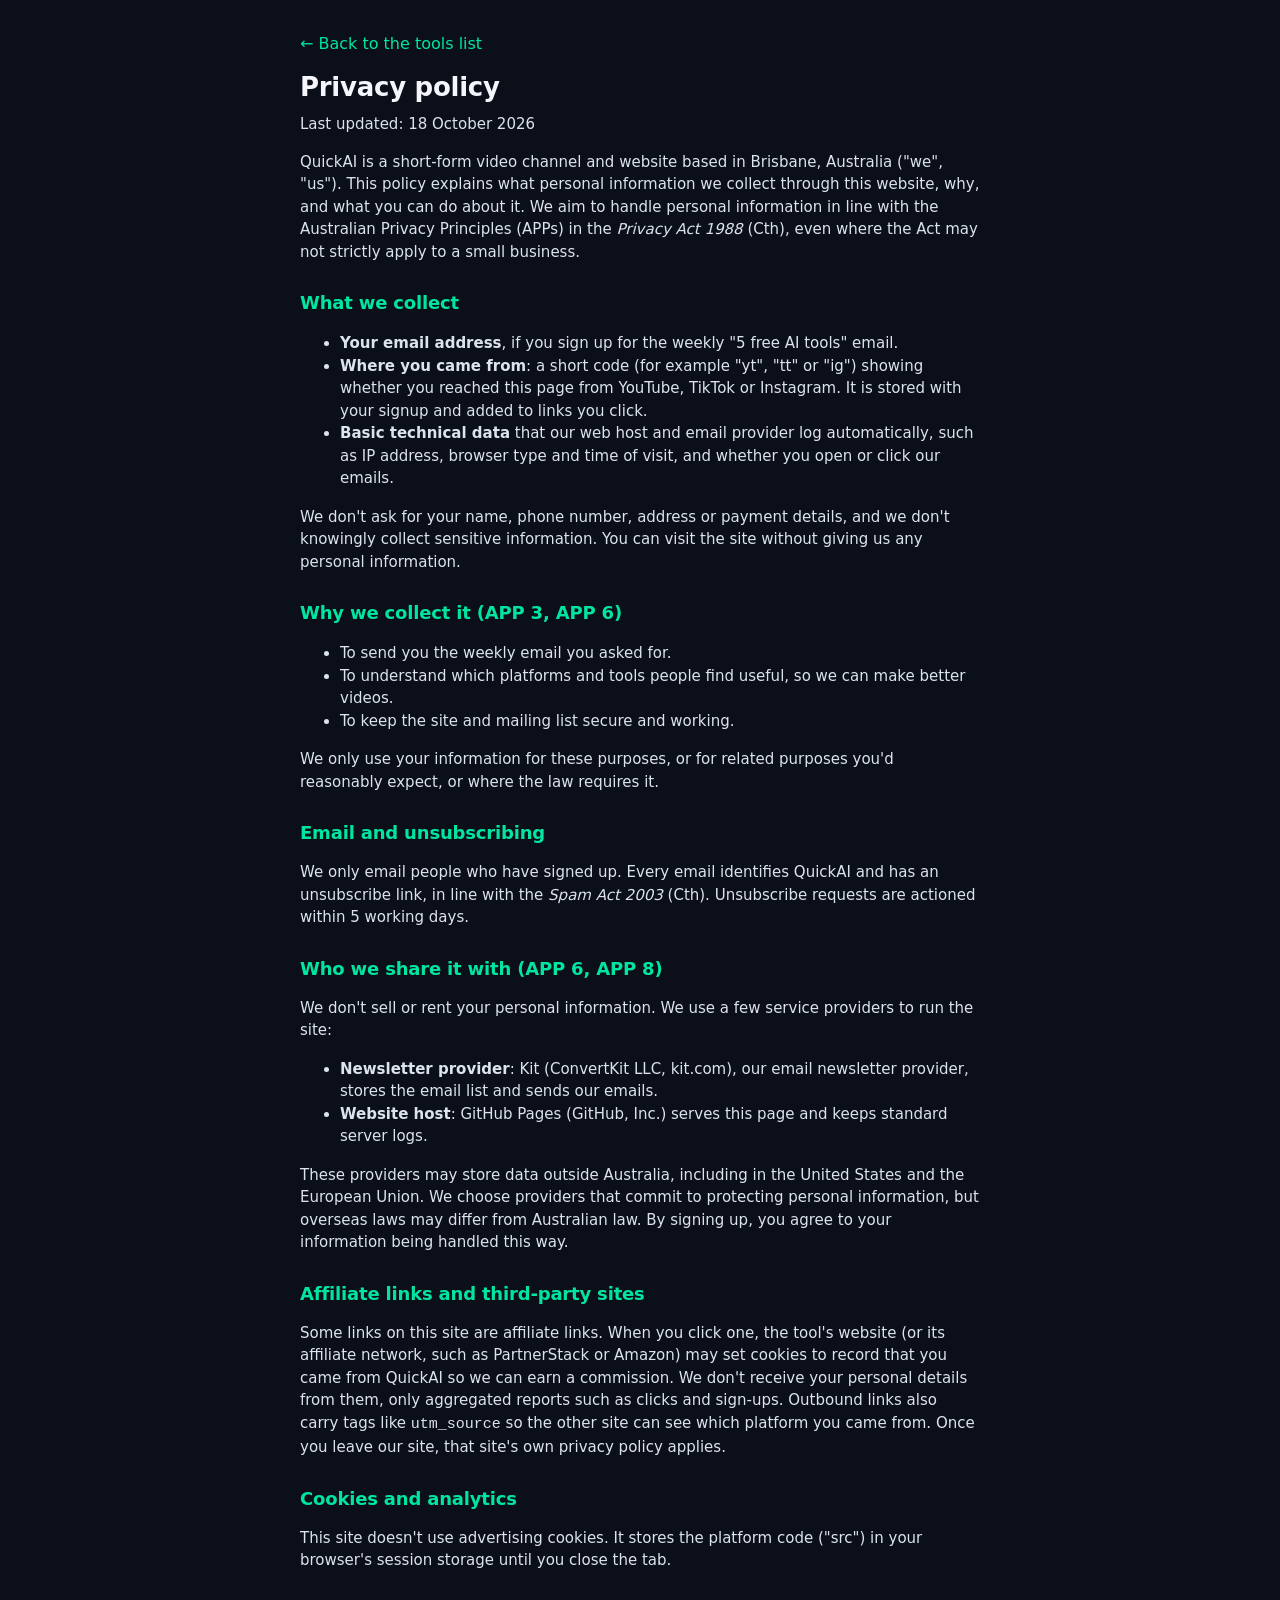
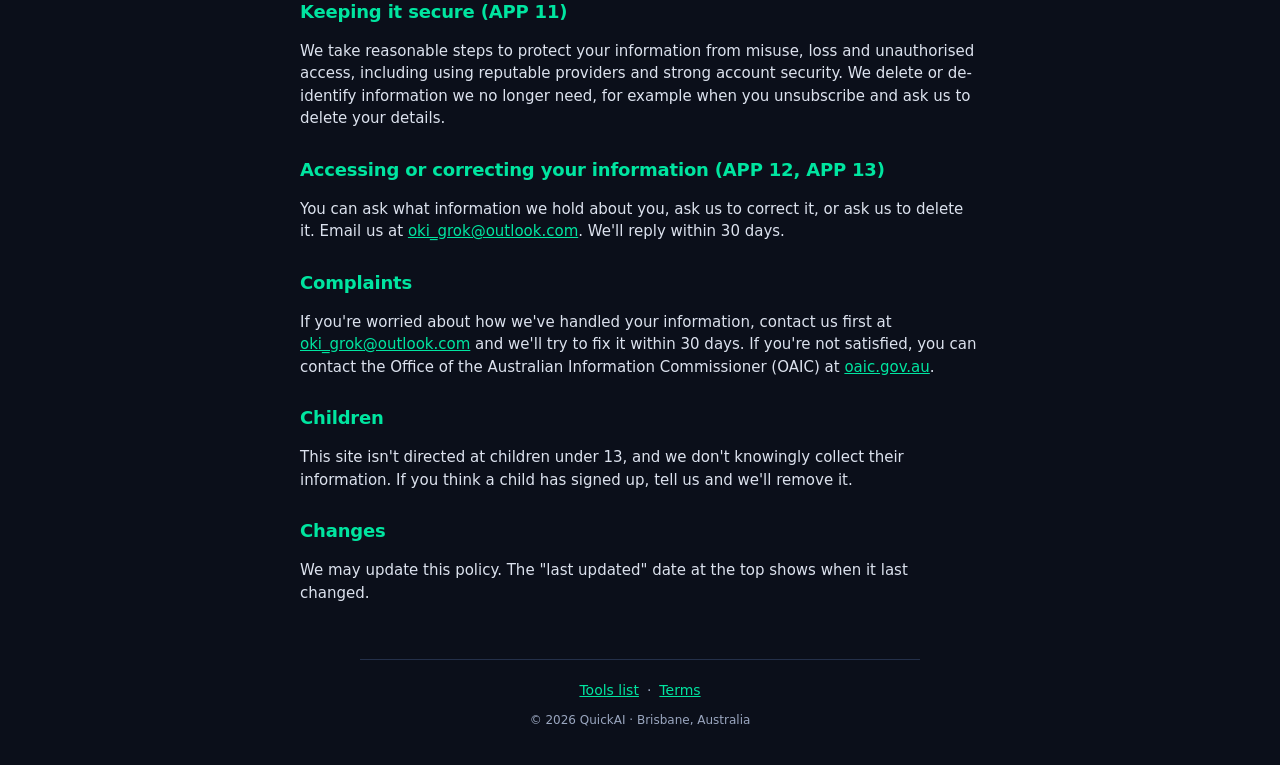
==== privacy.html @ 2e2f411e "QuickAI tools page" ====
<!doctype html>
<!-- DRAFT, NEEDS CONNOR'S REVIEW. Plain-English starter privacy policy for an Australian sole-trader
     creator site. Not legal advice. Fill in oki_grok@outlook.com and the newsletter provider name, and
     check it matches the tools actually used (newsletter provider, host, any analytics). -->
<html lang="en-AU">
<head>
  <meta charset="utf-8">
  <meta name="viewport" content="width=device-width, initial-scale=1">
  <title>Privacy policy · QuickAI</title>
  <meta name="robots" content="noindex">
  <link rel="icon" href="logo.svg" type="image/svg+xml">
  <link rel="stylesheet" href="styles.css">
</head>
<body>
<main class="legal">
  <a class="back" href="index.html">← Back to the tools list</a>
  <h1>Privacy policy</h1>
  <p class="muted">Last updated: 18 October 2026</p>

  <p>QuickAI is a short-form video channel and website based in Brisbane, Australia ("we", "us"). This policy explains what personal information we collect through this website, why, and what you can do about it. We aim to handle personal information in line with the Australian Privacy Principles (APPs) in the <em>Privacy Act 1988</em> (Cth), even where the Act may not strictly apply to a small business.</p>

  <h2>What we collect</h2>
  <ul>
    <li><strong>Your email address</strong>, if you sign up for the weekly "5 free AI tools" email.</li>
    <li><strong>Where you came from</strong>: a short code (for example "yt", "tt" or "ig") showing whether you reached this page from YouTube, TikTok or Instagram. It is stored with your signup and added to links you click.</li>
    <li><strong>Basic technical data</strong> that our web host and email provider log automatically, such as IP address, browser type and time of visit, and whether you open or click our emails.</li>
  </ul>
  <p>We don't ask for your name, phone number, address or payment details, and we don't knowingly collect sensitive information. You can visit the site without giving us any personal information.</p>

  <h2>Why we collect it (APP 3, APP 6)</h2>
  <ul>
    <li>To send you the weekly email you asked for.</li>
    <li>To understand which platforms and tools people find useful, so we can make better videos.</li>
    <li>To keep the site and mailing list secure and working.</li>
  </ul>
  <p>We only use your information for these purposes, or for related purposes you'd reasonably expect, or where the law requires it.</p>

  <h2>Email and unsubscribing</h2>
  <p>We only email people who have signed up. Every email identifies QuickAI and has an unsubscribe link, in line with the <em>Spam Act 2003</em> (Cth). Unsubscribe requests are actioned within 5 working days.</p>

  <h2>Who we share it with (APP 6, APP 8)</h2>
  <p>We don't sell or rent your personal information. We use a few service providers to run the site:</p>
  <ul>
    <li><strong>Newsletter provider</strong>: Kit (ConvertKit LLC, kit.com), our email newsletter provider, stores the email list and sends our emails.</li>
    <li><strong>Website host</strong>: GitHub Pages (GitHub, Inc.) serves this page and keeps standard server logs.</li>
  </ul>
  <p>These providers may store data outside Australia, including in the United States and the European Union. We choose providers that commit to protecting personal information, but overseas laws may differ from Australian law. By signing up, you agree to your information being handled this way.</p>

  <h2>Affiliate links and third-party sites</h2>
  <p>Some links on this site are affiliate links. When you click one, the tool's website (or its affiliate network, such as PartnerStack or Amazon) may set cookies to record that you came from QuickAI so we can earn a commission. We don't receive your personal details from them, only aggregated reports such as clicks and sign-ups. Outbound links also carry tags like <code>utm_source</code> so the other site can see which platform you came from. Once you leave our site, that site's own privacy policy applies.</p>

  <h2>Cookies and analytics</h2>
  <p>This site doesn't use advertising cookies. It stores the platform code ("src") in your browser's session storage until you close the tab. <!-- If you add analytics (e.g. Cloudflare Web Analytics, Plausible, Google Analytics), name it here. --></p>

  <h2>Keeping it secure (APP 11)</h2>
  <p>We take reasonable steps to protect your information from misuse, loss and unauthorised access, including using reputable providers and strong account security. We delete or de-identify information we no longer need, for example when you unsubscribe and ask us to delete your details.</p>

  <h2>Accessing or correcting your information (APP 12, APP 13)</h2>
  <p>You can ask what information we hold about you, ask us to correct it, or ask us to delete it. Email us at <a href="mailto:oki_grok@outlook.com">oki_grok@outlook.com</a>. We'll reply within 30 days.</p>

  <h2>Complaints</h2>
  <p>If you're worried about how we've handled your information, contact us first at <a href="mailto:oki_grok@outlook.com">oki_grok@outlook.com</a> and we'll try to fix it within 30 days. If you're not satisfied, you can contact the Office of the Australian Information Commissioner (OAIC) at <a href="https://www.oaic.gov.au/" rel="noopener">oaic.gov.au</a>.</p>

  <h2>Children</h2>
  <p>This site isn't directed at children under 13, and we don't knowingly collect their information. If you think a child has signed up, tell us and we'll remove it.</p>

  <h2>Changes</h2>
  <p>We may update this policy. The "last updated" date at the top shows when it last changed.</p>
</main>
<footer class="site-footer">
  <nav aria-label="Legal"><a href="index.html">Tools list</a><span aria-hidden="true">·</span><a href="terms.html">Terms</a></nav>
  <p>© 2026 QuickAI · Brisbane, Australia</p>
</footer>
</body>
</html>
---- styles.css ----
/* QuickAI bio page. Mobile-first. Brand: bg #0B0F1A, mint #00E5A0, yellow #FFD23F. */
:root {
  --bg: #0B0F1A;
  --card: #121829;
  --card-2: #172036;
  --line: #24304a;
  --text: #F4F6FB;
  --muted: #9AA6BF;
  --mint: #00E5A0;
  --mint-dark: #00B37D;
  --yellow: #FFD23F;
  --radius: 16px;
  --font-display: "Montserrat", "Inter", "DejaVu Sans", system-ui, -apple-system, "Segoe UI", Roboto, Arial, sans-serif;
  --font-body: "Inter", system-ui, -apple-system, "Segoe UI", Roboto, "DejaVu Sans", Arial, sans-serif;
}
* { box-sizing: border-box; }
html { -webkit-text-size-adjust: 100%; }
body {
  margin: 0; background: var(--bg); color: var(--text);
  font: 16px/1.5 var(--font-body);
  padding: 0 16px env(safe-area-inset-bottom);
}
main, .hero, .site-footer { max-width: 560px; margin: 0 auto; }
a { color: var(--mint); }
h1, h2, h3 { font-family: var(--font-display); font-weight: 800; letter-spacing: -0.01em; margin: 0; }
.skip { position: absolute; left: -999px; }
.skip:focus { left: 16px; top: 8px; background: var(--mint); color: var(--bg); padding: 8px 12px; border-radius: 8px; z-index: 10; }
.sr-only { position: absolute; width: 1px; height: 1px; overflow: hidden; clip: rect(0 0 0 0); white-space: nowrap; }
.muted { color: var(--muted); margin: 6px 0 14px; font-size: 15px; }

/* Hero */
.hero { text-align: center; padding: 32px 0 16px; }
.logo { display: block; margin: 0 auto 8px; border-radius: 16px; }
.brand { margin: 0 0 12px; font: 800 18px/1 var(--font-display); color: var(--mint); letter-spacing: 0.02em; }
.hero h1 { font-size: 25px; line-height: 1.22; }
.accent { color: var(--yellow); }

/* Disclosure */
.disclosure {
  margin: 8px 0 20px; padding: 12px 14px; border-radius: 12px;
  background: rgba(255, 210, 63, 0.08); border: 1px solid rgba(255, 210, 63, 0.45);
  font-size: 14px; line-height: 1.45; color: #E9ECF4;
}
.disclosure strong { color: var(--yellow); }

/* Signup */
.signup {
  background: linear-gradient(160deg, #10251f 0%, var(--card) 60%);
  border: 1px solid rgba(0, 229, 160, 0.35); border-radius: var(--radius);
  padding: 18px 16px 14px; margin-bottom: 28px;
}
.signup h2 { font-size: 21px; }
.signup-form { display: flex; flex-direction: column; gap: 10px; }
.signup-form input[type=email] {
  width: 100%; padding: 14px; font: inherit; color: var(--text);
  background: var(--bg); border: 1px solid var(--line); border-radius: 12px;
}
.signup-form input[type=email]:focus { outline: 2px solid var(--mint); border-color: transparent; }
.form-status { min-height: 0; margin: 8px 0 0; font-size: 14px; color: var(--yellow); }
.form-status:empty { display: none; }
.fineprint { font-size: 12px; color: var(--muted); margin: 10px 0 0; }

/* Buttons */
.btn {
  display: inline-flex; align-items: center; justify-content: center; gap: 6px;
  min-height: 48px; padding: 12px 18px; border-radius: 12px; border: 0;
  font: 800 16px/1 var(--font-display); text-decoration: none; cursor: pointer;
}
.btn-primary { background: var(--mint); color: #062018; }
.btn-primary:hover, .btn-primary:focus-visible { background: #3BF0B8; }
.btn-ghost { background: transparent; color: var(--mint); border: 2px solid var(--mint); }

/* Sections */
section { margin-bottom: 28px; }
.section-head { display: flex; align-items: center; justify-content: space-between; gap: 10px; }
.section-head h2 { font-size: 22px; }
.pill { font: 800 11px/1 var(--font-display); letter-spacing: 0.06em; padding: 6px 9px; border-radius: 999px; white-space: nowrap; }
.pill-free { background: var(--yellow); color: #1a1400; }
.pill-pro { background: var(--card-2); color: var(--mint); border: 1px solid rgba(0, 229, 160, 0.4); }

/* Cards */
.cards { display: grid; gap: 12px; }
.card {
  background: var(--card); border: 1px solid var(--line); border-radius: var(--radius);
  padding: 16px; display: flex; flex-direction: column; gap: 10px;
}
.card-top { display: flex; align-items: flex-start; justify-content: space-between; gap: 10px; }
.card h3 { font-size: 18px; line-height: 1.25; }
.cat { font-size: 12px; color: var(--muted); text-transform: uppercase; letter-spacing: 0.06em; margin-top: 3px; }
.card p.one { margin: 0; color: #DCE2EE; font-size: 15px; }
.meta { display: flex; flex-wrap: wrap; gap: 6px; font-size: 13px; }
.tag { display: inline-block; font: 700 12px/1 var(--font-body); padding: 5px 8px; border-radius: 6px; white-space: nowrap; vertical-align: middle; }
.tag-free { background: rgba(0, 229, 160, 0.12); color: var(--mint); }
.tag-date { background: var(--card-2); color: #C8D0E0; }
.tag-soon { background: rgba(255, 210, 63, 0.12); color: var(--yellow); }
.tag-aff { background: var(--yellow); color: #1a1400; font-size: 11px; padding: 3px 6px; }
.card-cta { display: flex; align-items: center; gap: 10px; }
.card-cta .btn { flex: 1; }
.card-pro { border-color: rgba(0, 229, 160, 0.25); }

/* Footer */
.site-footer { border-top: 1px solid var(--line); padding: 20px 0 32px; text-align: center; color: var(--muted); font-size: 12px; }
.site-footer nav { font-size: 14px; margin-bottom: 10px; display: flex; justify-content: center; gap: 8px; }
.site-footer p { margin: 6px 0; }

/* Legal pages */
.legal { max-width: 680px; margin: 0 auto; padding: 24px 0 40px; }
.legal h1 { font-size: 26px; margin: 12px 0 4px; }
.legal h2 { font-size: 18px; margin: 26px 0 8px; color: var(--mint); }
.legal p, .legal li { color: #DCE2EE; font-size: 15px; }
.legal .back { display: inline-block; margin-top: 8px; text-decoration: none; }

@media (min-width: 720px) {
  .hero h1 { font-size: 30px; }
}
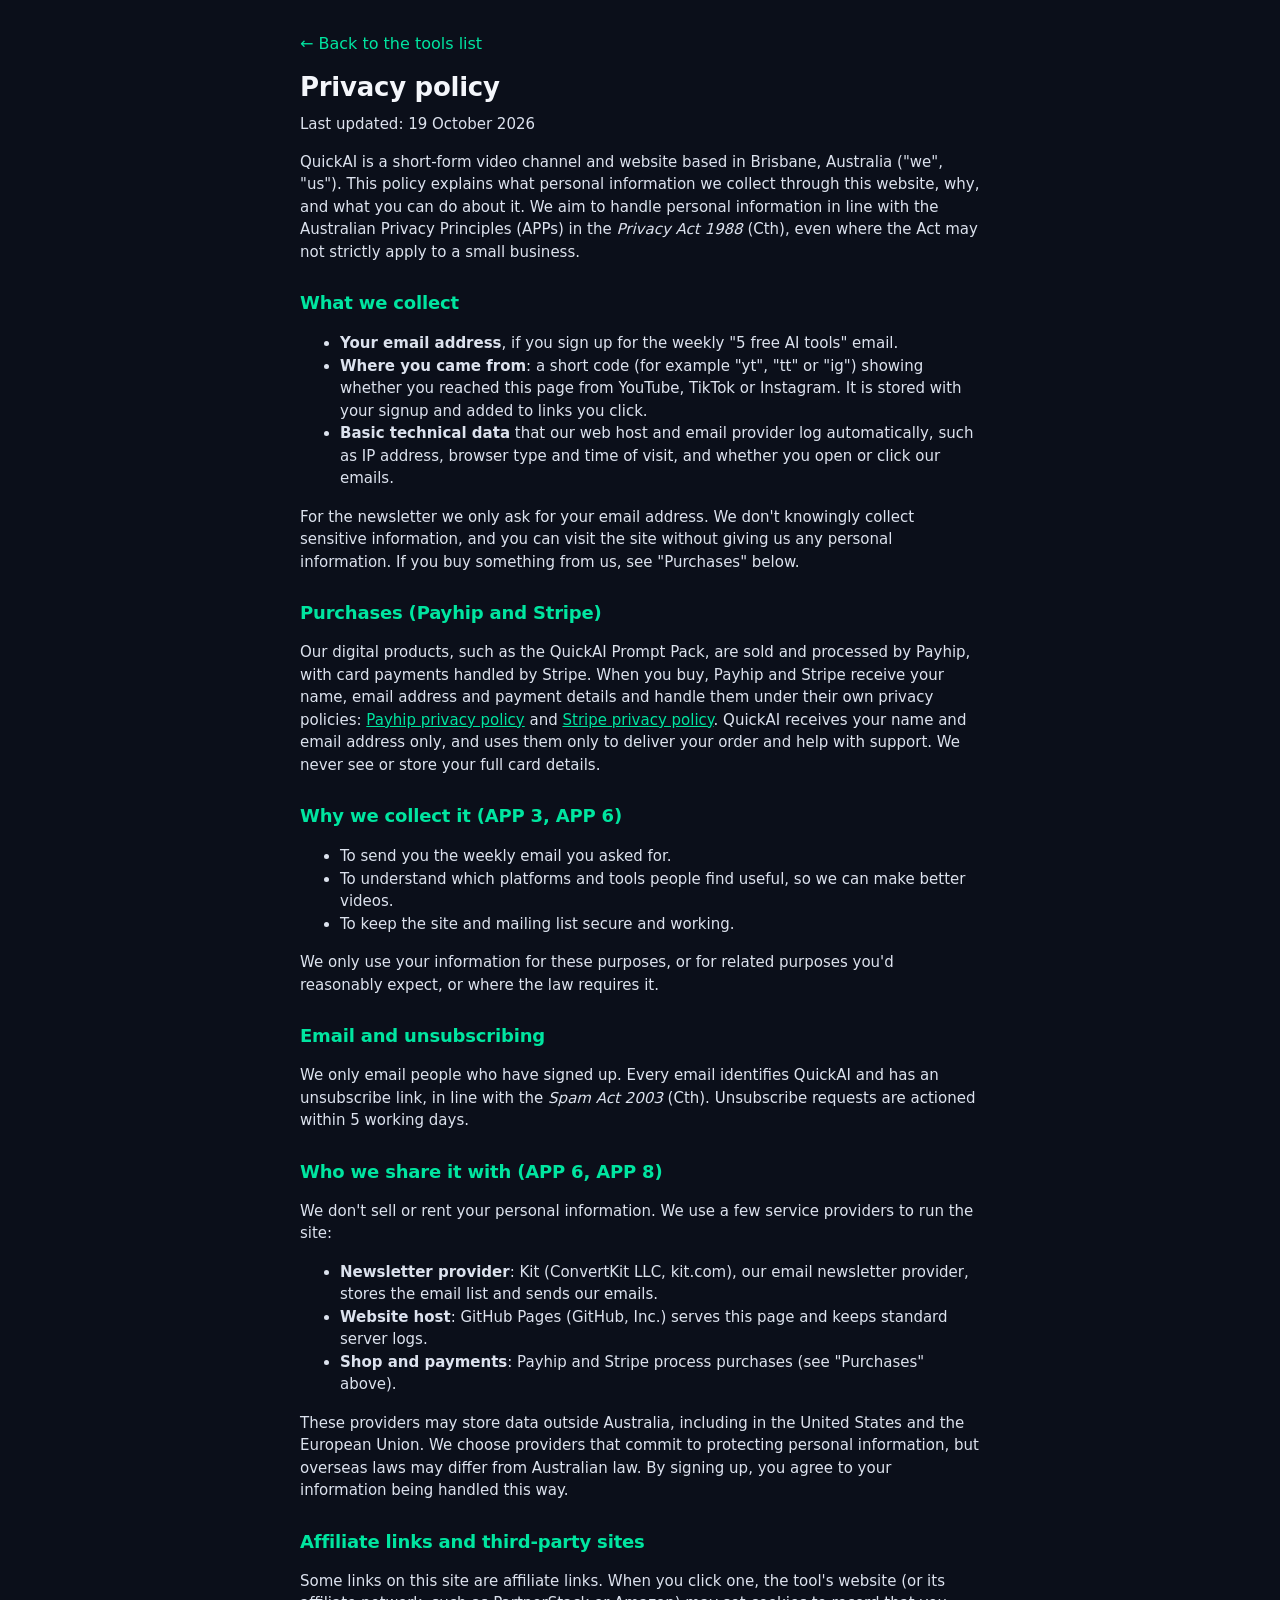
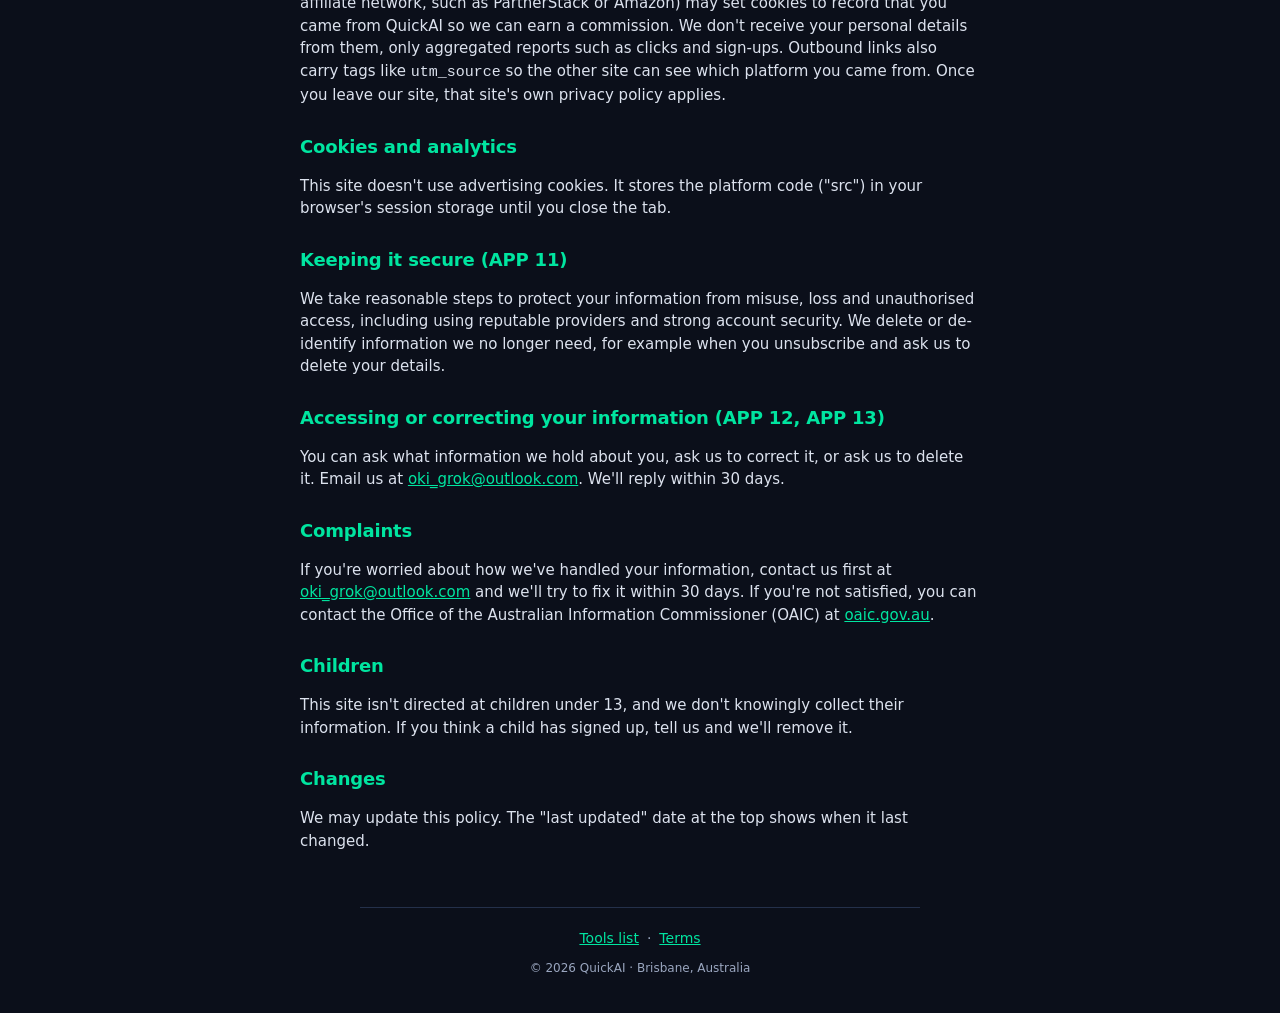
==== commit fb40f76d: "Add QuickAI Prompt Pack card (Payhip), purchases section in privacy policy, accurate Gemini Notebook" ====
--- a/privacy.html
+++ b/privacy.html
@@ -15,7 +15,7 @@
 <main class="legal">
   <a class="back" href="index.html">← Back to the tools list</a>
   <h1>Privacy policy</h1>
-  <p class="muted">Last updated: 18 October 2026</p>
+  <p class="muted">Last updated: 19 October 2026</p>
 
   <p>QuickAI is a short-form video channel and website based in Brisbane, Australia ("we", "us"). This policy explains what personal information we collect through this website, why, and what you can do about it. We aim to handle personal information in line with the Australian Privacy Principles (APPs) in the <em>Privacy Act 1988</em> (Cth), even where the Act may not strictly apply to a small business.</p>
 
@@ -25,7 +25,10 @@
     <li><strong>Where you came from</strong>: a short code (for example "yt", "tt" or "ig") showing whether you reached this page from YouTube, TikTok or Instagram. It is stored with your signup and added to links you click.</li>
     <li><strong>Basic technical data</strong> that our web host and email provider log automatically, such as IP address, browser type and time of visit, and whether you open or click our emails.</li>
   </ul>
-  <p>We don't ask for your name, phone number, address or payment details, and we don't knowingly collect sensitive information. You can visit the site without giving us any personal information.</p>
+  <p>For the newsletter we only ask for your email address. We don't knowingly collect sensitive information, and you can visit the site without giving us any personal information. If you buy something from us, see "Purchases" below.</p>
+
+  <h2>Purchases (Payhip and Stripe)</h2>
+  <p>Our digital products, such as the QuickAI Prompt Pack, are sold and processed by Payhip, with card payments handled by Stripe. When you buy, Payhip and Stripe receive your name, email address and payment details and handle them under their own privacy policies: <a href="https://payhip.com/privacy" rel="noopener">Payhip privacy policy</a> and <a href="https://stripe.com/au/privacy" rel="noopener">Stripe privacy policy</a>. QuickAI receives your name and email address only, and uses them only to deliver your order and help with support. We never see or store your full card details.</p>
 
   <h2>Why we collect it (APP 3, APP 6)</h2>
   <ul>
@@ -43,6 +46,7 @@
   <ul>
     <li><strong>Newsletter provider</strong>: Kit (ConvertKit LLC, kit.com), our email newsletter provider, stores the email list and sends our emails.</li>
     <li><strong>Website host</strong>: GitHub Pages (GitHub, Inc.) serves this page and keeps standard server logs.</li>
+    <li><strong>Shop and payments</strong>: Payhip and Stripe process purchases (see "Purchases" above).</li>
   </ul>
   <p>These providers may store data outside Australia, including in the United States and the European Union. We choose providers that commit to protecting personal information, but overseas laws may differ from Australian law. By signing up, you agree to your information being handled this way.</p>
 
--- a/styles.css
+++ b/styles.css
@@ -96,7 +96,17 @@
 .tag-aff { background: var(--yellow); color: #1a1400; font-size: 11px; padding: 3px 6px; }
 .card-cta { display: flex; align-items: center; gap: 10px; }
 .card-cta .btn { flex: 1; }
+.aff-note { font-size: 12px; color: var(--muted); margin: 8px 0 0; }
 .card-pro { border-color: rgba(0, 229, 160, 0.25); }
+
+/* Prompt Pack (QuickAI's own product) */
+.pack { margin: 4px 0 20px; }
+.card-pack { border-color: rgba(0, 229, 160, 0.6); background: linear-gradient(160deg, #10251f 0%, var(--card) 55%); }
+.pack-cover { display: block; width: 100%; height: auto; border-radius: 12px; }
+.pill-price { background: var(--yellow); color: #1a1400; font-size: 14px; padding: 7px 11px; }
+.pack-launch { margin: 0; padding: 8px 10px; border-radius: 10px; font-weight: 700; font-size: 14px;
+  background: rgba(255, 210, 63, 0.12); color: var(--yellow); border: 1px solid rgba(255, 210, 63, 0.45); }
+.pack-launch[hidden] { display: none; }
 
 /* Footer */
 .site-footer { border-top: 1px solid var(--line); padding: 20px 0 32px; text-align: center; color: var(--muted); font-size: 12px; }
